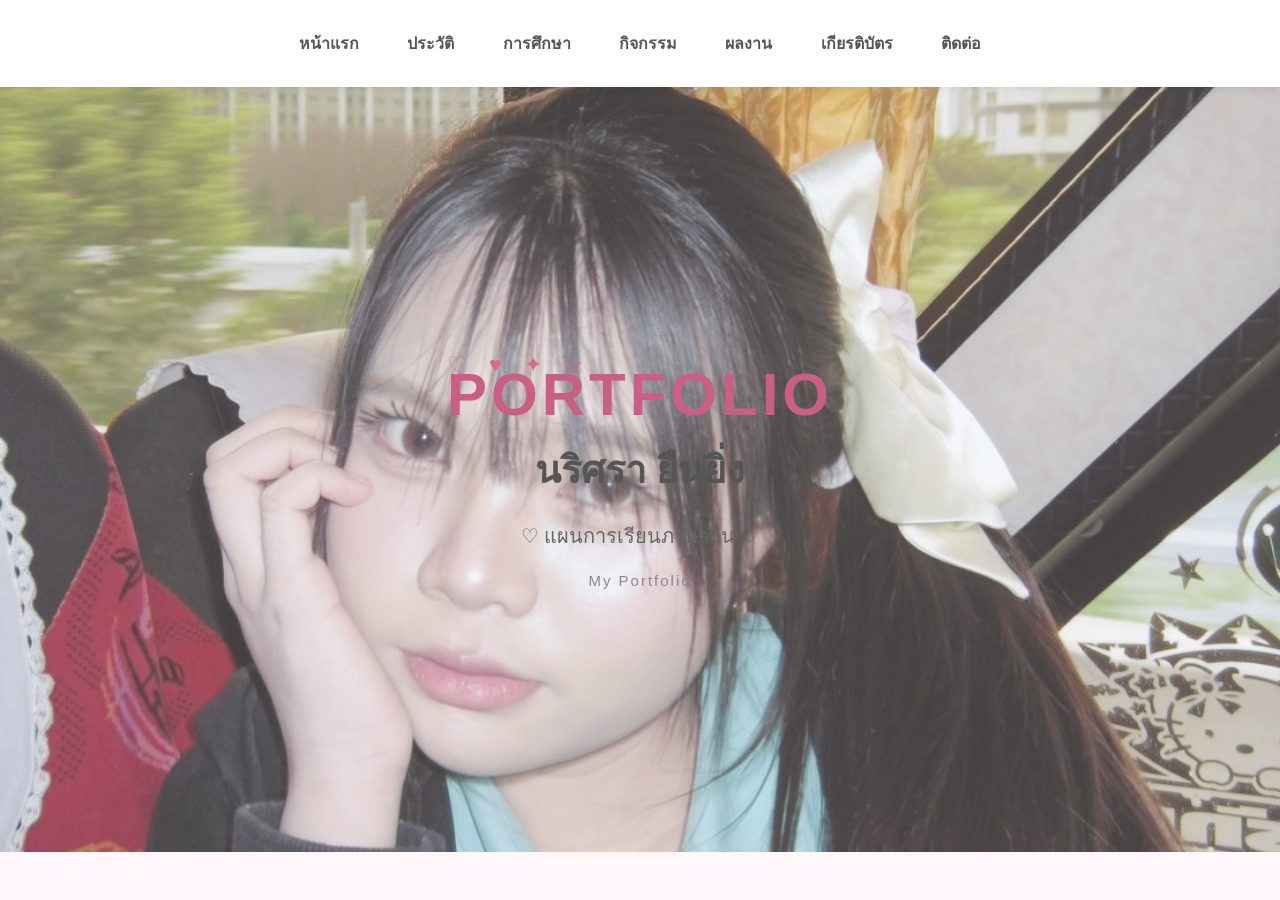
==== index.html @ f792d780 "Update index.html" ====
<!DOCTYPE html>
<html lang="th">
<head>
    <meta charset="UTF-8">
    <meta name="viewport" content="width=device-width, initial-scale=1.0">
    <title>Portfolio | นริศรา ยืนยิ่ง</title>
    <link rel="stylesheet" href="style.css">
</head>

<body>

<nav>
    <a href="index.html">หน้าแรก</a>
    <a href="about.html">ประวัติ</a>
    <a href="education.html">การศึกษา</a>
    <a href="activities.html">กิจกรรม</a>
    <a href="projects.html">ผลงาน</a>
    <a href="certificates.html">เกียรติบัตร</a>
    <a href="contact.html">ติดต่อ</a>
</nav>

<section class="hero">

    <!-- รูป COVER -->
    <img src="cover.png" alt="Cover Portfolio" class="cover-image">

    <!-- ข้อความบน Cover -->
    <div class="cover-content">
        <div class="decor">♡　♥　✦　☆</div>

        <h1>PORTFOLIO</h1>

        <h2>นริศรา ยืนยิ่ง</h2>

        <p>♡ แผนการเรียนภาษาจีน ♡</p>

        <div class="small-text">
            My Portfolio
        </div>
    </div>

</section>

</body>
</html>
---- style.css ----
* {
    box-sizing: border-box;
}

body {
    margin: 0;
    font-family: Arial, "Tahoma", sans-serif;
    background: #fff7fa;
    color: #444;
}

/* เมนู */
nav {
    background: white;
    padding: 18px 10px;
    text-align: center;
    box-shadow: 0 2px 10px rgba(0,0,0,0.08);
    position: sticky;
    top: 0;
    z-index: 100;
}

nav a {
    display: inline-block;
    text-decoration: none;
    color: #555;
    margin: 5px 10px;
    padding: 8px 12px;
    border-radius: 20px;
    font-weight: bold;
    transition: 0.3s;
}

nav a:hover {
    background: #f7c9d8;
    color: white;
}

/* หน้าแรก */
.hero {
    min-height: 80vh;
    display: flex;
    flex-direction: column;
    justify-content: center;
    align-items: center;
    text-align: center;
    padding: 40px 20px;
    background: linear-gradient(135deg, #fff0f5, #fce1eb);
}

.hero h1 {
    font-size: 60px;
    margin: 0;
    color: #d66b91;
    letter-spacing: 3px;
}

.hero h2 {
    font-size: 38px;
    margin: 15px 0;
    color: #555;
}

.hero p {
    font-size: 22px;
    color: #777;
}

/* เนื้อหาทุกหน้า */
.content {
    max-width: 1000px;
    margin: auto;
    padding: 60px 25px;
}

.content h1 {
    text-align: center;
    font-size: 42px;
    color: #d66b91;
    margin-bottom: 40px;
}

.content h2 {
    color: #c85f84;
}

/* กล่องข้อมูล */
.card {
    background: white;
    padding: 25px;
    margin-bottom: 25px;
    border-radius: 20px;
    box-shadow: 0 5px 20px rgba(0,0,0,0.08);
    border: 1px solid #f5d9e2;
}

.card p {
    line-height: 1.8;
    font-size: 17px;
}

/* มือถือ */
@media (max-width: 700px) {

    nav a {
        margin: 3px;
        padding: 7px 8px;
        font-size: 14px;
    }

    .hero h1 {
        font-size: 42px;
    }

    .hero h2 {
        font-size: 30px;
    }

    .content h1 {
        font-size: 34px;
    }
}
.activity-card {
    background: white;
    padding: 25px;
    border-radius: 15px;
    margin-top: 20px;
    box-shadow: 0 4px 12px rgba(0,0,0,0.08);
}

.activity-gallery {
    display: grid;
    grid-template-columns: repeat(2, 1fr);
    gap: 20px;
    margin-top: 25px;
}

.activity-gallery div {
    text-align: center;
}

.activity-gallery img {
    width: 100%;
    height: 280px;
    object-fit: cover;
    border-radius: 12px;
}

.activity-gallery p {
    font-size: 16px;
    margin-top: 8px;
}

@media (max-width: 700px) {
    .activity-gallery {
        grid-template-columns: 1fr;
    }
}
.activity-card {
    background: white;
    padding: 30px;
    margin: 30px 0;
    border-radius: 20px;
    box-shadow: 0 4px 15px rgba(0,0,0,0.08);
}

.activity-card h2 {
    margin-bottom: 15px;
}

.activity-card h3 {
    margin-top: 25px;
}

.certificate {
    width: 70%;
    max-width: 600px;
    display: block;
    margin: 15px auto;
    border-radius: 12px;
}

.activity-gallery {
    display: grid;
    grid-template-columns: repeat(2, 1fr);
    gap: 20px;
    margin-top: 15px;
}

.activity-gallery img {
    width: 100%;
    height: 280px;
    object-fit: cover;
    border-radius: 15px;
}

@media (max-width: 700px) {
    .activity-gallery {
        grid-template-columns: 1fr;
    }

    .certificate {
        width: 100%;
    }
}
.cover-photo {
    width: 180px;
    height: 180px;
    object-fit: cover;
    border-radius: 50%;
    display: block;
    margin: 0 auto 20px;
}
/* ===== หน้าปก Portfolio ===== */

.hero {
    position: relative;
    overflow: hidden;
    min-height: 85vh;
    background: linear-gradient(135deg, #fff7fa, #ffeaf2);
}

.cover-photo {
    width: 150px;
    height: 150px;
    object-fit: cover;
    border-radius: 50%;
    display: block;
    margin: 0 auto 25px;
    border: 6px solid white;
    box-shadow: 0 5px 20px rgba(214,107,145,0.25);
}

.hero h1 {
    font-size: 58px;
    color: #d66b91;
    letter-spacing: 4px;
    margin: 10px 0;
}

.hero h2 {
    font-size: 38px;
    color: #555;
    margin: 10px 0;
}

.hero p {
    font-size: 20px;
    color: #777;
}

.small-text {
    margin-top: 20px;
    color: #c97996;
    font-size: 14px;
    letter-spacing: 2px;
}

/* ของตกแต่ง */
.decor {
    position: absolute;
    color: #e58ba8;
    font-size: 35px;
}

.heart1 {
    top: 15%;
    left: 12%;
}

.heart2 {
    top: 25%;
    right: 15%;
}

.star1 {
    top: 40%;
    left: 8%;
    font-size: 30px;
}

.star2 {
    bottom: 20%;
    right: 12%;
    font-size: 40px;
}

.bow {
    top: 10%;
    right: 8%;
    font-size: 45px;
}

@media (max-width: 700px) {

    .cover-photo {
        width: 120px;
        height: 120px;
    }

    .hero h1 {
        font-size: 40px;
    }

    .hero h2 {
        font-size: 30px;
    }

    .hero p {
        font-size: 17px;
    }

    .decor {
        font-size: 25px;
    }
}
/* COVER หน้าปก */
.hero {
    position: relative;
    min-height: 85vh;
    display: flex;
    justify-content: center;
    align-items: center;
    overflow: hidden;
    text-align: center;
}

/* รูป Cover เต็มพื้นที่ */
.cover-image {
    position: absolute;
    width: 100%;
    height: 100%;
    object-fit: cover;
    top: 0;
    left: 0;
    z-index: 0;
}

/* ทำพื้นหลังจางนิด ๆ ให้ตัวหนังสืออ่านง่าย */
.hero::after {
    content: "";
    position: absolute;
    inset: 0;
    background: rgba(255, 240, 245, 0.25);
    z-index: 1;
}

/* ข้อความอยู่ด้านบนรูป */
.cover-content {
    position: relative;
    z-index: 2;
}

/* ตกแต่ง */
.decor {
    font-size: 22px;
    color: #d66b91;
    margin-bottom: 10px;
}

.hero h1 {
    font-size: 60px;
    color: #c85f84;
    margin: 10px 0;
    letter-spacing: 4px;
}

.hero h2 {
    font-size: 38px;
    color: #555;
    margin: 10px 0;
}

.hero p {
    font-size: 20px;
    color: #666;
}

.small-text {
    margin-top: 15px;
    color: #888;
    font-size: 15px;
}

@media (max-width: 700px) {
    .hero h1 {
        font-size: 42px;
    }

    .hero h2 {
        font-size: 30px;
    }
}
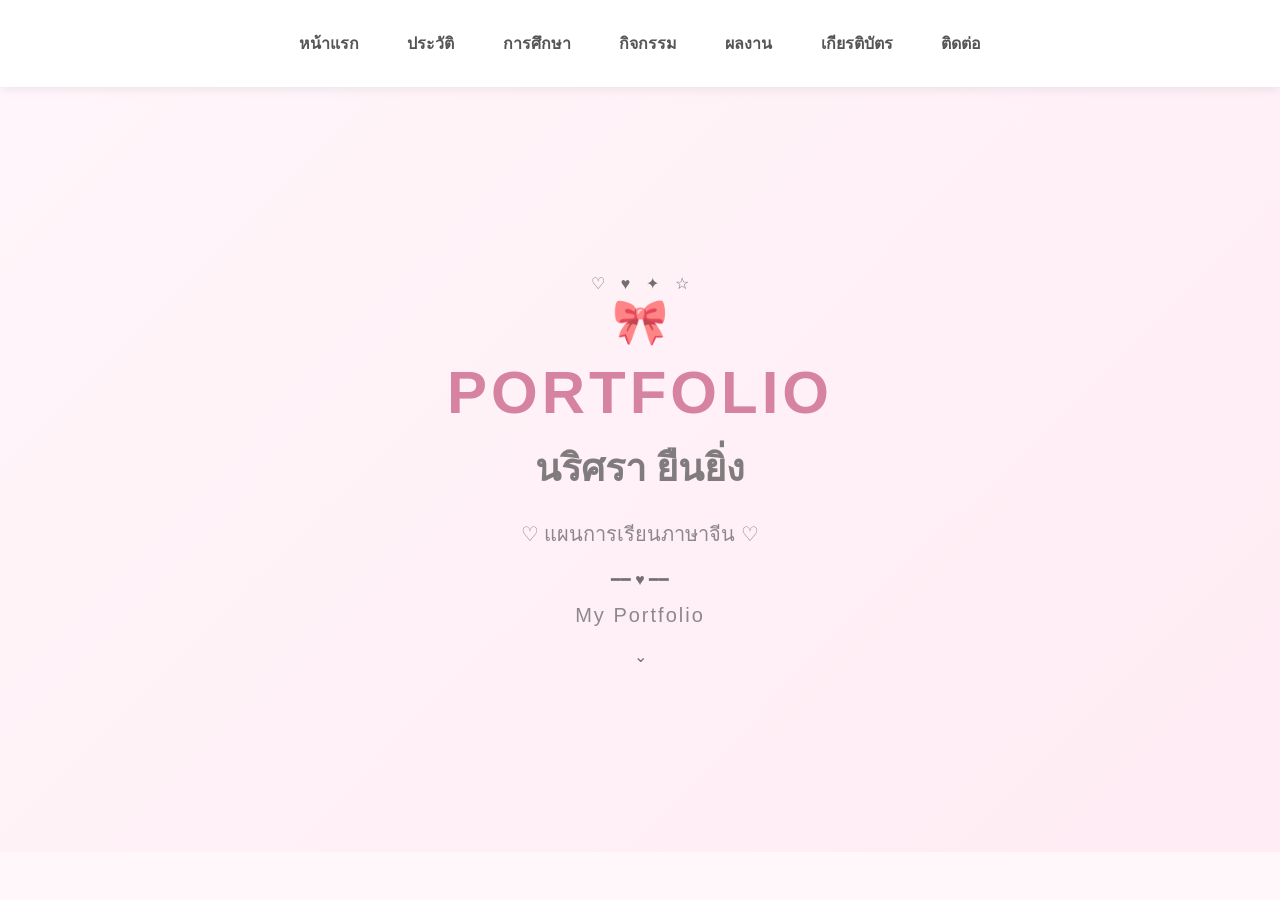
==== commit f9288305: "Update index.html" ====
--- a/index.html
+++ b/index.html
@@ -21,23 +21,31 @@
 
 <section class="hero">
 
-    <!-- รูป COVER -->
-    <img src="cover.png" alt="Cover Portfolio" class="cover-image">
+    <div class="cover-overlay"></div>
 
-    <!-- ข้อความบน Cover -->
-    <div class="cover-content">
-        <div class="decor">♡　♥　✦　☆</div>
+    <div class="decorations">
+        ♡　♥　✦　☆
+    </div>
+
+    <div class="hero-content">
+
+        <div class="bow">🎀</div>
 
         <h1>PORTFOLIO</h1>
 
         <h2>นริศรา ยืนยิ่ง</h2>
 
-        <p>♡ แผนการเรียนภาษาจีน ♡</p>
+        <div class="name-line"></div>
 
-        <div class="small-text">
-            My Portfolio
-        </div>
+        <p class="study">♡ แผนการเรียนภาษาจีน ♡</p>
+
+        <div class="heart-line">━━ ♥ ━━</div>
+
+        <p class="small-text">My Portfolio</p>
+
     </div>
+
+    <div class="scroll">⌄</div>
 
 </section>
 
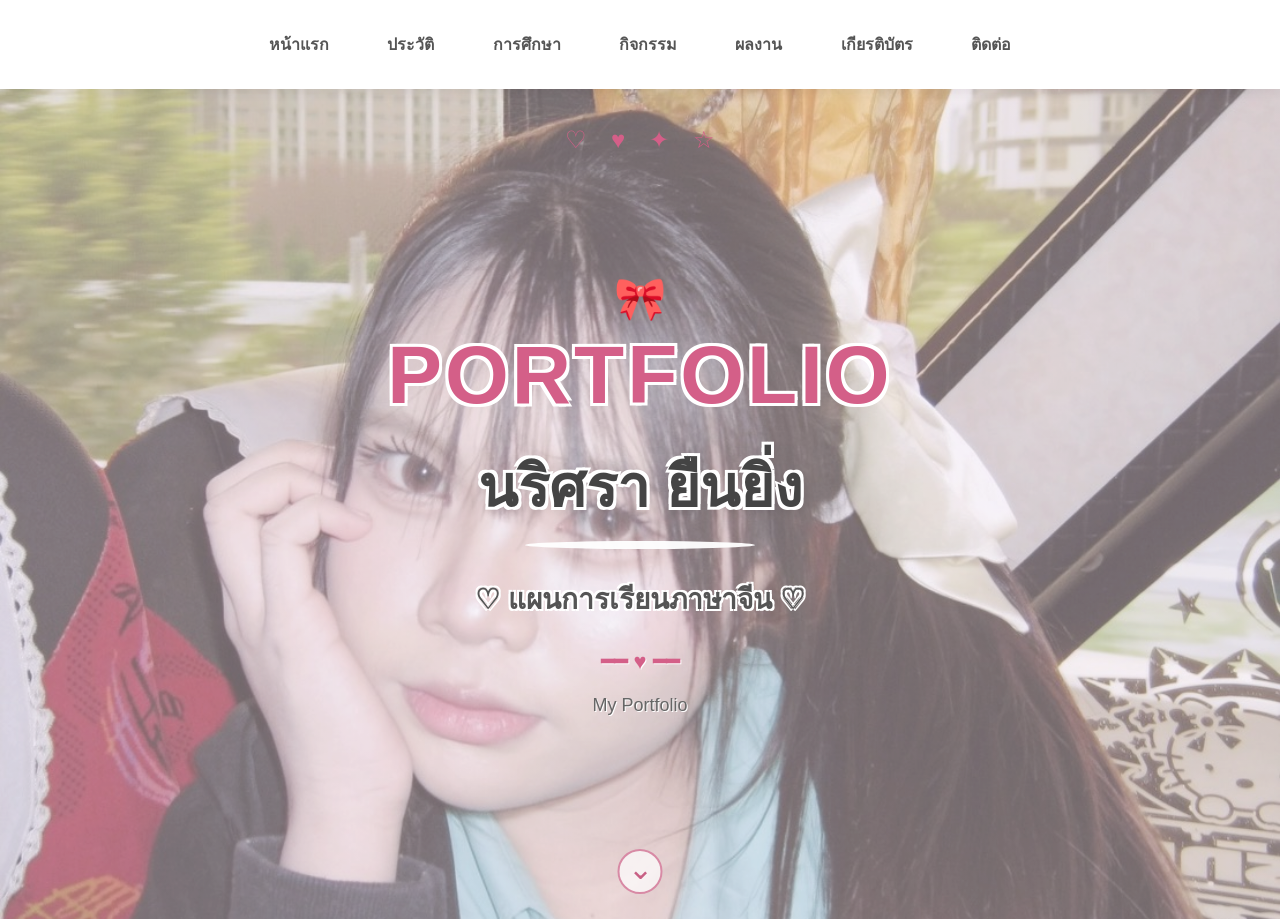
==== commit 06b36d34: "Update index.html" ====
--- a/index.html
+++ b/index.html
@@ -1,51 +1,88 @@
 <!DOCTYPE html>
 <html lang="th">
+
 <head>
     <meta charset="UTF-8">
-    <meta name="viewport" content="width=device-width, initial-scale=1.0">
+
+    <meta name="viewport"
+          content="width=device-width, initial-scale=1.0">
+
     <title>Portfolio | นริศรา ยืนยิ่ง</title>
+
     <link rel="stylesheet" href="style.css">
 </head>
 
 <body>
 
 <nav>
+
     <a href="index.html">หน้าแรก</a>
+
     <a href="about.html">ประวัติ</a>
+
     <a href="education.html">การศึกษา</a>
+
     <a href="activities.html">กิจกรรม</a>
+
     <a href="projects.html">ผลงาน</a>
+
     <a href="certificates.html">เกียรติบัตร</a>
+
     <a href="contact.html">ติดต่อ</a>
+
 </nav>
+
 
 <section class="hero">
 
     <div class="cover-overlay"></div>
 
+
     <div class="decorations">
         ♡　♥　✦　☆
     </div>
 
+
     <div class="hero-content">
 
-        <div class="bow">🎀</div>
+        <div class="bow">
+            🎀
+        </div>
 
-        <h1>PORTFOLIO</h1>
 
-        <h2>นริศรา ยืนยิ่ง</h2>
+        <h1>
+            PORTFOLIO
+        </h1>
+
+
+        <h2>
+            นริศรา ยืนยิ่ง
+        </h2>
+
 
         <div class="name-line"></div>
 
-        <p class="study">♡ แผนการเรียนภาษาจีน ♡</p>
 
-        <div class="heart-line">━━ ♥ ━━</div>
+        <p class="study">
+            ♡ แผนการเรียนภาษาจีน ♡
+        </p>
 
-        <p class="small-text">My Portfolio</p>
+
+        <div class="heart-line">
+            ━━ ♥ ━━
+        </div>
+
+
+        <p class="small-text">
+            My Portfolio
+        </p>
 
     </div>
 
-    <div class="scroll">⌄</div>
+
+    <div class="scroll">
+        ⌄
+    </div>
 
 </section>
 
--- a/style.css
+++ b/style.css
@@ -5,16 +5,19 @@
 body {
     margin: 0;
     font-family: Arial, "Tahoma", sans-serif;
-    background: #fff7fa;
-    color: #444;
-}
-
-/* เมนู */
+    color: #555;
+}
+
+/* =========================
+   เมนูด้านบน
+========================= */
+
 nav {
-    background: white;
+    background: rgba(255, 255, 255, 0.97);
     padding: 18px 10px;
     text-align: center;
-    box-shadow: 0 2px 10px rgba(0,0,0,0.08);
+    box-shadow: 0 2px 12px rgba(0, 0, 0, 0.08);
+
     position: sticky;
     top: 0;
     z-index: 100;
@@ -24,370 +27,330 @@
     display: inline-block;
     text-decoration: none;
     color: #555;
-    margin: 5px 10px;
-    padding: 8px 12px;
-    border-radius: 20px;
+
+    margin: 5px 12px;
+    padding: 9px 15px;
+
+    border-radius: 25px;
+
     font-weight: bold;
     transition: 0.3s;
 }
 
 nav a:hover {
-    background: #f7c9d8;
+    background: #f5b8cc;
     color: white;
 }
 
-/* หน้าแรก */
+
+/* =========================
+   หน้าปก Portfolio
+========================= */
+
 .hero {
-    min-height: 80vh;
-    display: flex;
-    flex-direction: column;
-    justify-content: center;
-    align-items: center;
-    text-align: center;
-    padding: 40px 20px;
-    background: linear-gradient(135deg, #fff0f5, #fce1eb);
-}
-
-.hero h1 {
-    font-size: 60px;
-    margin: 0;
-    color: #d66b91;
-    letter-spacing: 3px;
-}
-
-.hero h2 {
-    font-size: 38px;
-    margin: 15px 0;
-    color: #555;
-}
-
-.hero p {
-    font-size: 22px;
-    color: #777;
-}
-
-/* เนื้อหาทุกหน้า */
-.content {
-    max-width: 1000px;
-    margin: auto;
-    padding: 60px 25px;
-}
-
-.content h1 {
-    text-align: center;
-    font-size: 42px;
-    color: #d66b91;
-    margin-bottom: 40px;
-}
-
-.content h2 {
-    color: #c85f84;
-}
-
-/* กล่องข้อมูล */
-.card {
-    background: white;
-    padding: 25px;
-    margin-bottom: 25px;
-    border-radius: 20px;
-    box-shadow: 0 5px 20px rgba(0,0,0,0.08);
-    border: 1px solid #f5d9e2;
-}
-
-.card p {
-    line-height: 1.8;
-    font-size: 17px;
-}
-
-/* มือถือ */
-@media (max-width: 700px) {
-
-    nav a {
-        margin: 3px;
-        padding: 7px 8px;
-        font-size: 14px;
-    }
-
-    .hero h1 {
-        font-size: 42px;
-    }
-
-    .hero h2 {
-        font-size: 30px;
-    }
-
-    .content h1 {
-        font-size: 34px;
-    }
-}
-.activity-card {
-    background: white;
-    padding: 25px;
-    border-radius: 15px;
-    margin-top: 20px;
-    box-shadow: 0 4px 12px rgba(0,0,0,0.08);
-}
-
-.activity-gallery {
-    display: grid;
-    grid-template-columns: repeat(2, 1fr);
-    gap: 20px;
-    margin-top: 25px;
-}
-
-.activity-gallery div {
-    text-align: center;
-}
-
-.activity-gallery img {
-    width: 100%;
-    height: 280px;
-    object-fit: cover;
-    border-radius: 12px;
-}
-
-.activity-gallery p {
-    font-size: 16px;
-    margin-top: 8px;
-}
-
-@media (max-width: 700px) {
-    .activity-gallery {
-        grid-template-columns: 1fr;
-    }
-}
-.activity-card {
-    background: white;
-    padding: 30px;
-    margin: 30px 0;
-    border-radius: 20px;
-    box-shadow: 0 4px 15px rgba(0,0,0,0.08);
-}
-
-.activity-card h2 {
-    margin-bottom: 15px;
-}
-
-.activity-card h3 {
-    margin-top: 25px;
-}
-
-.certificate {
-    width: 70%;
-    max-width: 600px;
-    display: block;
-    margin: 15px auto;
-    border-radius: 12px;
-}
-
-.activity-gallery {
-    display: grid;
-    grid-template-columns: repeat(2, 1fr);
-    gap: 20px;
-    margin-top: 15px;
-}
-
-.activity-gallery img {
-    width: 100%;
-    height: 280px;
-    object-fit: cover;
-    border-radius: 15px;
-}
-
-@media (max-width: 700px) {
-    .activity-gallery {
-        grid-template-columns: 1fr;
-    }
-
-    .certificate {
-        width: 100%;
-    }
-}
-.cover-photo {
-    width: 180px;
-    height: 180px;
-    object-fit: cover;
-    border-radius: 50%;
-    display: block;
-    margin: 0 auto 20px;
-}
-/* ===== หน้าปก Portfolio ===== */
-
-.hero {
+    min-height: calc(100vh - 70px);
+
     position: relative;
     overflow: hidden;
-    min-height: 85vh;
-    background: linear-gradient(135deg, #fff7fa, #ffeaf2);
-}
-
-.cover-photo {
-    width: 150px;
-    height: 150px;
-    object-fit: cover;
-    border-radius: 50%;
-    display: block;
-    margin: 0 auto 25px;
-    border: 6px solid white;
-    box-shadow: 0 5px 20px rgba(214,107,145,0.25);
-}
-
-.hero h1 {
-    font-size: 58px;
-    color: #d66b91;
-    letter-spacing: 4px;
-    margin: 10px 0;
-}
-
-.hero h2 {
-    font-size: 38px;
-    color: #555;
-    margin: 10px 0;
-}
-
-.hero p {
-    font-size: 20px;
-    color: #777;
-}
-
-.small-text {
-    margin-top: 20px;
-    color: #c97996;
-    font-size: 14px;
-    letter-spacing: 2px;
-}
-
-/* ของตกแต่ง */
-.decor {
-    position: absolute;
-    color: #e58ba8;
-    font-size: 35px;
-}
-
-.heart1 {
-    top: 15%;
-    left: 12%;
-}
-
-.heart2 {
-    top: 25%;
-    right: 15%;
-}
-
-.star1 {
-    top: 40%;
-    left: 8%;
-    font-size: 30px;
-}
-
-.star2 {
-    bottom: 20%;
-    right: 12%;
-    font-size: 40px;
-}
-
-.bow {
-    top: 10%;
-    right: 8%;
-    font-size: 45px;
-}
-
-@media (max-width: 700px) {
-
-    .cover-photo {
-        width: 120px;
-        height: 120px;
-    }
-
-    .hero h1 {
-        font-size: 40px;
-    }
-
-    .hero h2 {
-        font-size: 30px;
-    }
-
-    .hero p {
-        font-size: 17px;
-    }
-
-    .decor {
-        font-size: 25px;
-    }
-}
-/* COVER หน้าปก */
-.hero {
-    position: relative;
-    min-height: 85vh;
+
     display: flex;
     justify-content: center;
     align-items: center;
-    overflow: hidden;
+
     text-align: center;
-}
-
-/* รูป Cover เต็มพื้นที่ */
-.cover-image {
-    position: absolute;
-    width: 100%;
-    height: 100%;
-    object-fit: cover;
-    top: 0;
-    left: 0;
-    z-index: 0;
-}
-
-/* ทำพื้นหลังจางนิด ๆ ให้ตัวหนังสืออ่านง่าย */
-.hero::after {
-    content: "";
+
+    background-image:
+        linear-gradient(
+            rgba(255, 230, 240, 0.30),
+            rgba(255, 230, 240, 0.30)
+        ),
+        url("cover.png");
+
+    background-size: cover;
+    background-position: center;
+}
+
+
+/* ชั้นสีอ่อนบนรูป */
+
+.cover-overlay {
     position: absolute;
     inset: 0;
-    background: rgba(255, 240, 245, 0.25);
+
+    background: rgba(255, 235, 243, 0.20);
+
     z-index: 1;
 }
 
-/* ข้อความอยู่ด้านบนรูป */
-.cover-content {
+
+/* เนื้อหาตรงกลาง */
+
+.hero-content {
     position: relative;
-    z-index: 2;
-}
-
-/* ตกแต่ง */
-.decor {
+    z-index: 3;
+
+    padding: 40px 25px;
+}
+
+
+/* =========================
+   ของตกแต่ง
+========================= */
+
+.bow {
+    font-size: 42px;
+    margin-bottom: 5px;
+}
+
+.decorations {
+    position: absolute;
+
+    top: 35px;
+    left: 50%;
+
+    transform: translateX(-50%);
+
+    font-size: 24px;
+
+    color: #d45f88;
+
+    z-index: 3;
+}
+
+
+/* =========================
+   PORTFOLIO
+========================= */
+
+.hero h1 {
+    margin: 0;
+
+    font-size: clamp(45px, 7vw, 82px);
+
+    font-weight: 800;
+
+    letter-spacing: 3px;
+
+    color: #d45f88;
+
+    /* ขอบขาว ทำให้ตัวหนังสืออ่านง่าย */
+    text-shadow:
+        3px 3px 0 white,
+        -3px -3px 0 white,
+        3px -3px 0 white,
+        -3px 3px 0 white;
+}
+
+
+/* =========================
+   ชื่อ นริศรา ยืนยิ่ง
+========================= */
+
+.hero h2 {
+    margin: 18px 0 5px;
+
+    font-size: clamp(32px, 5vw, 58px);
+
+    font-weight: 800;
+
+    color: #444;
+
+    /* ทำให้ชื่อเด่นมากขึ้น */
+    text-shadow:
+        3px 3px 0 white,
+        -3px -3px 0 white,
+        3px -3px 0 white,
+        -3px 3px 0 white,
+        0 4px 10px rgba(0, 0, 0, 0.15);
+}
+
+
+/* เส้นตกแต่งใต้ชื่อ */
+
+.name-line {
+    width: 230px;
+    height: 8px;
+
+    margin: 8px auto 20px;
+
+    background: white;
+
+    border-radius: 50%;
+
+    opacity: 0.95;
+}
+
+
+/* =========================
+   แผนการเรียน
+========================= */
+
+.study {
+    font-size: clamp(18px, 3vw, 28px);
+
+    font-weight: bold;
+
+    color: #555;
+
+    text-shadow:
+        2px 2px 0 white,
+        -2px -2px 0 white,
+        2px -2px 0 white,
+        -2px 2px 0 white;
+}
+
+
+/* =========================
+   หัวใจ
+========================= */
+
+.heart-line {
+    margin: 20px 0;
+
+    color: #d45f88;
+
     font-size: 22px;
+
+    font-weight: bold;
+
+    text-shadow: 1px 1px white;
+}
+
+
+/* My Portfolio */
+
+.small-text {
+    font-size: 18px;
+
+    color: #666;
+
+    text-shadow:
+        1px 1px 0 white;
+}
+
+
+/* =========================
+   ปุ่มลูกศรด้านล่าง
+========================= */
+
+.scroll {
+    position: absolute;
+
+    bottom: 25px;
+    left: 50%;
+
+    transform: translateX(-50%);
+
+    width: 45px;
+    height: 45px;
+
+    border: 2px solid #d88aa5;
+
+    border-radius: 50%;
+
+    color: #c85f84;
+
+    font-size: 30px;
+
+    line-height: 35px;
+
+    background: rgba(255, 255, 255, 0.70);
+
+    z-index: 3;
+}
+
+
+/* =========================
+   หน้าอื่น ๆ
+========================= */
+
+.content {
+    max-width: 1000px;
+
+    margin: auto;
+
+    padding: 60px 25px;
+}
+
+.content h1 {
+    text-align: center;
+
+    font-size: 42px;
+
     color: #d66b91;
-    margin-bottom: 10px;
-}
-
-.hero h1 {
-    font-size: 60px;
+
+    margin-bottom: 40px;
+}
+
+.content h2 {
     color: #c85f84;
-    margin: 10px 0;
-    letter-spacing: 4px;
-}
-
-.hero h2 {
-    font-size: 38px;
-    color: #555;
-    margin: 10px 0;
-}
-
-.hero p {
-    font-size: 20px;
-    color: #666;
-}
-
-.small-text {
-    margin-top: 15px;
-    color: #888;
-    font-size: 15px;
-}
+}
+
+.card {
+    background: white;
+
+    padding: 25px;
+
+    margin-bottom: 25px;
+
+    border-radius: 20px;
+
+    box-shadow:
+        0 5px 20px rgba(0, 0, 0, 0.08);
+
+    border: 1px solid #f5d9e2;
+}
+
+.card p {
+    line-height: 1.8;
+
+    font-size: 17px;
+}
+
+
+/* =========================
+   มือถือ
+========================= */
 
 @media (max-width: 700px) {
-    .hero h1 {
-        font-size: 42px;
-    }
-
-    .hero h2 {
-        font-size: 30px;
-    }
-}
+
+    nav {
+        padding: 12px 5px;
+    }
+
+    nav a {
+        margin: 3px;
+
+        padding: 7px 9px;
+
+        font-size: 13px;
+    }
+
+    .hero {
+        min-height: calc(100vh - 60px);
+
+        background-position: center;
+    }
+
+    .decorations {
+        top: 20px;
+
+        font-size: 18px;
+    }
+
+    .hero-content {
+        padding: 20px;
+    }
+
+    .bow {
+        font-size: 32px;
+    }
+
+    .name-line {
+        width: 180px;
+    }
+
+    .content h1 {
+        font-size: 34px;
+    }
+}
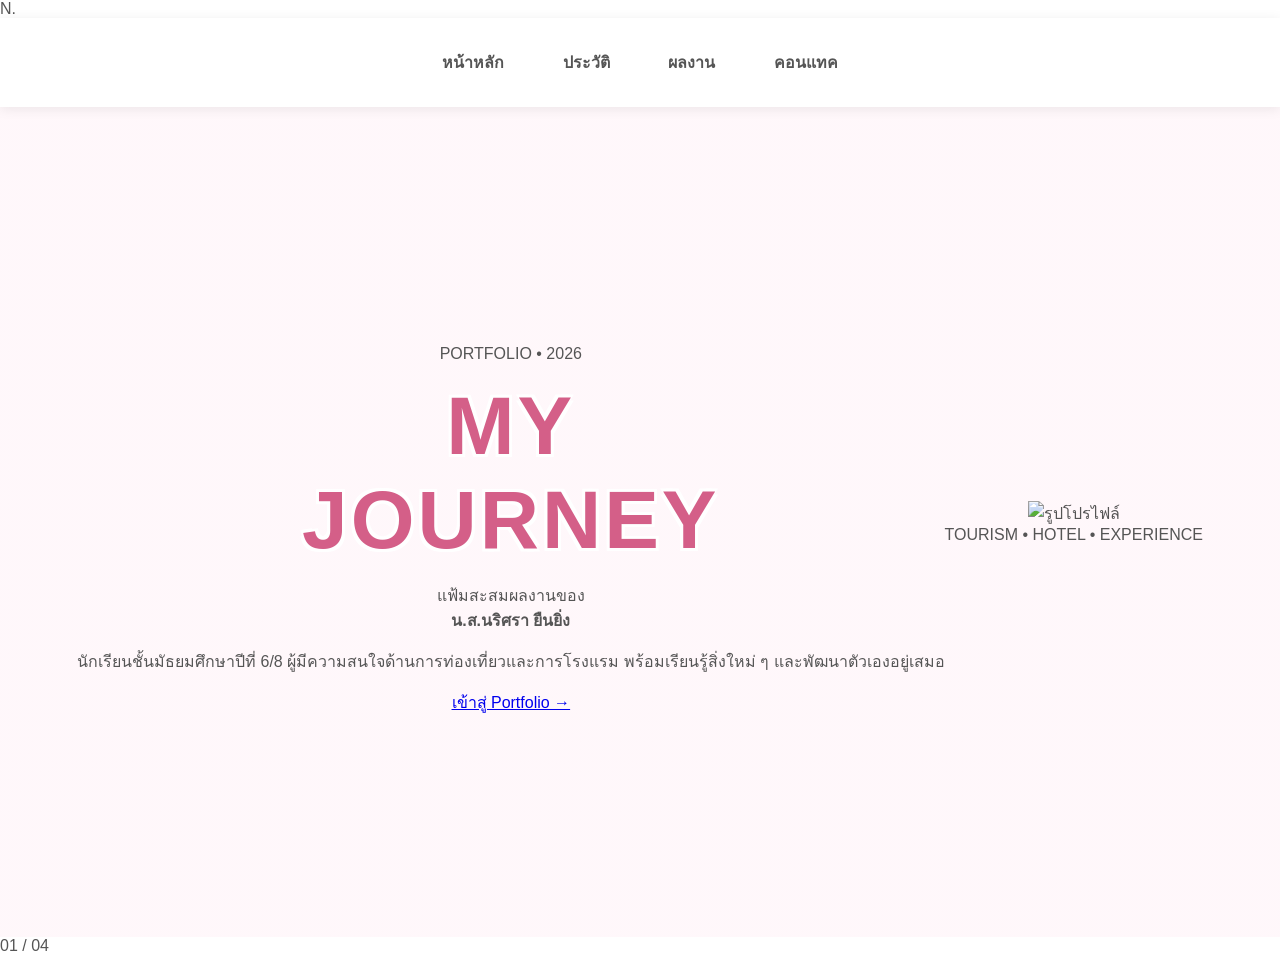
==== commit fe2198e1: "Update index.html" ====
--- a/index.html
+++ b/index.html
@@ -1,90 +1,66 @@
 <!DOCTYPE html>
 <html lang="th">
-
 <head>
     <meta charset="UTF-8">
-
-    <meta name="viewport"
-          content="width=device-width, initial-scale=1.0">
-
-    <title>Portfolio | นริศรา ยืนยิ่ง</title>
-
+    <meta name="viewport" content="width=device-width, initial-scale=1.0">
+    <title>Portfolio | น.ส.นริศรา ยืนยิ่ง</title>
     <link rel="stylesheet" href="style.css">
 </head>
 
 <body>
 
-<nav>
+<header>
+    <div class="logo">N.</div>
 
-    <a href="index.html">หน้าแรก</a>
+    <nav>
+        <a href="index.html" class="active">หน้าหลัก</a>
+        <a href="profile.html">ประวัติ</a>
+        <a href="works.html">ผลงาน</a>
+        <a href="contact.html">คอนแทค</a>
+    </nav>
+</header>
 
-    <a href="about.html">ประวัติ</a>
+<main class="hero">
 
-    <a href="education.html">การศึกษา</a>
+    <div class="hero-text">
+        <p class="small-title">PORTFOLIO • 2026</p>
 
-    <a href="activities.html">กิจกรรม</a>
+        <h1>
+            MY<br>
+            <span>JOURNEY</span>
+        </h1>
 
-    <a href="projects.html">ผลงาน</a>
+        <p class="hero-sub">
+            แฟ้มสะสมผลงานของ<br>
+            <strong>น.ส.นริศรา ยืนยิ่ง</strong>
+        </p>
 
-    <a href="certificates.html">เกียรติบัตร</a>
+        <p class="description">
+            นักเรียนชั้นมัธยมศึกษาปีที่ 6/8
+            ผู้มีความสนใจด้านการท่องเที่ยวและการโรงแรม
+            พร้อมเรียนรู้สิ่งใหม่ ๆ และพัฒนาตัวเองอยู่เสมอ
+        </p>
 
-    <a href="contact.html">ติดต่อ</a>
-
-</nav>
-
-
-<section class="hero">
-
-    <div class="cover-overlay"></div>
-
-
-    <div class="decorations">
-        ♡　♥　✦　☆
+        <a href="profile.html" class="main-button">
+            เข้าสู่ Portfolio →
+        </a>
     </div>
 
+    <div class="hero-image">
+        <div class="circle"></div>
 
-    <div class="hero-content">
+        <img src="images/profile.jpg" alt="รูปโปรไฟล์">
 
-        <div class="bow">
-            🎀
+        <div class="vertical-text">
+            TOURISM • HOTEL • EXPERIENCE
         </div>
-
-
-        <h1>
-            PORTFOLIO
-        </h1>
-
-
-        <h2>
-            นริศรา ยืนยิ่ง
-        </h2>
-
-
-        <div class="name-line"></div>
-
-
-        <p class="study">
-            ♡ แผนการเรียนภาษาจีน ♡
-        </p>
-
-
-        <div class="heart-line">
-            ━━ ♥ ━━
-        </div>
-
-
-        <p class="small-text">
-            My Portfolio
-        </p>
-
     </div>
 
+</main>
 
-    <div class="scroll">
-        ⌄
-    </div>
-
-</section>
+<div class="page-number">
+    01 <span>/</span> 04
+</div>
 
 </body>
 </html>
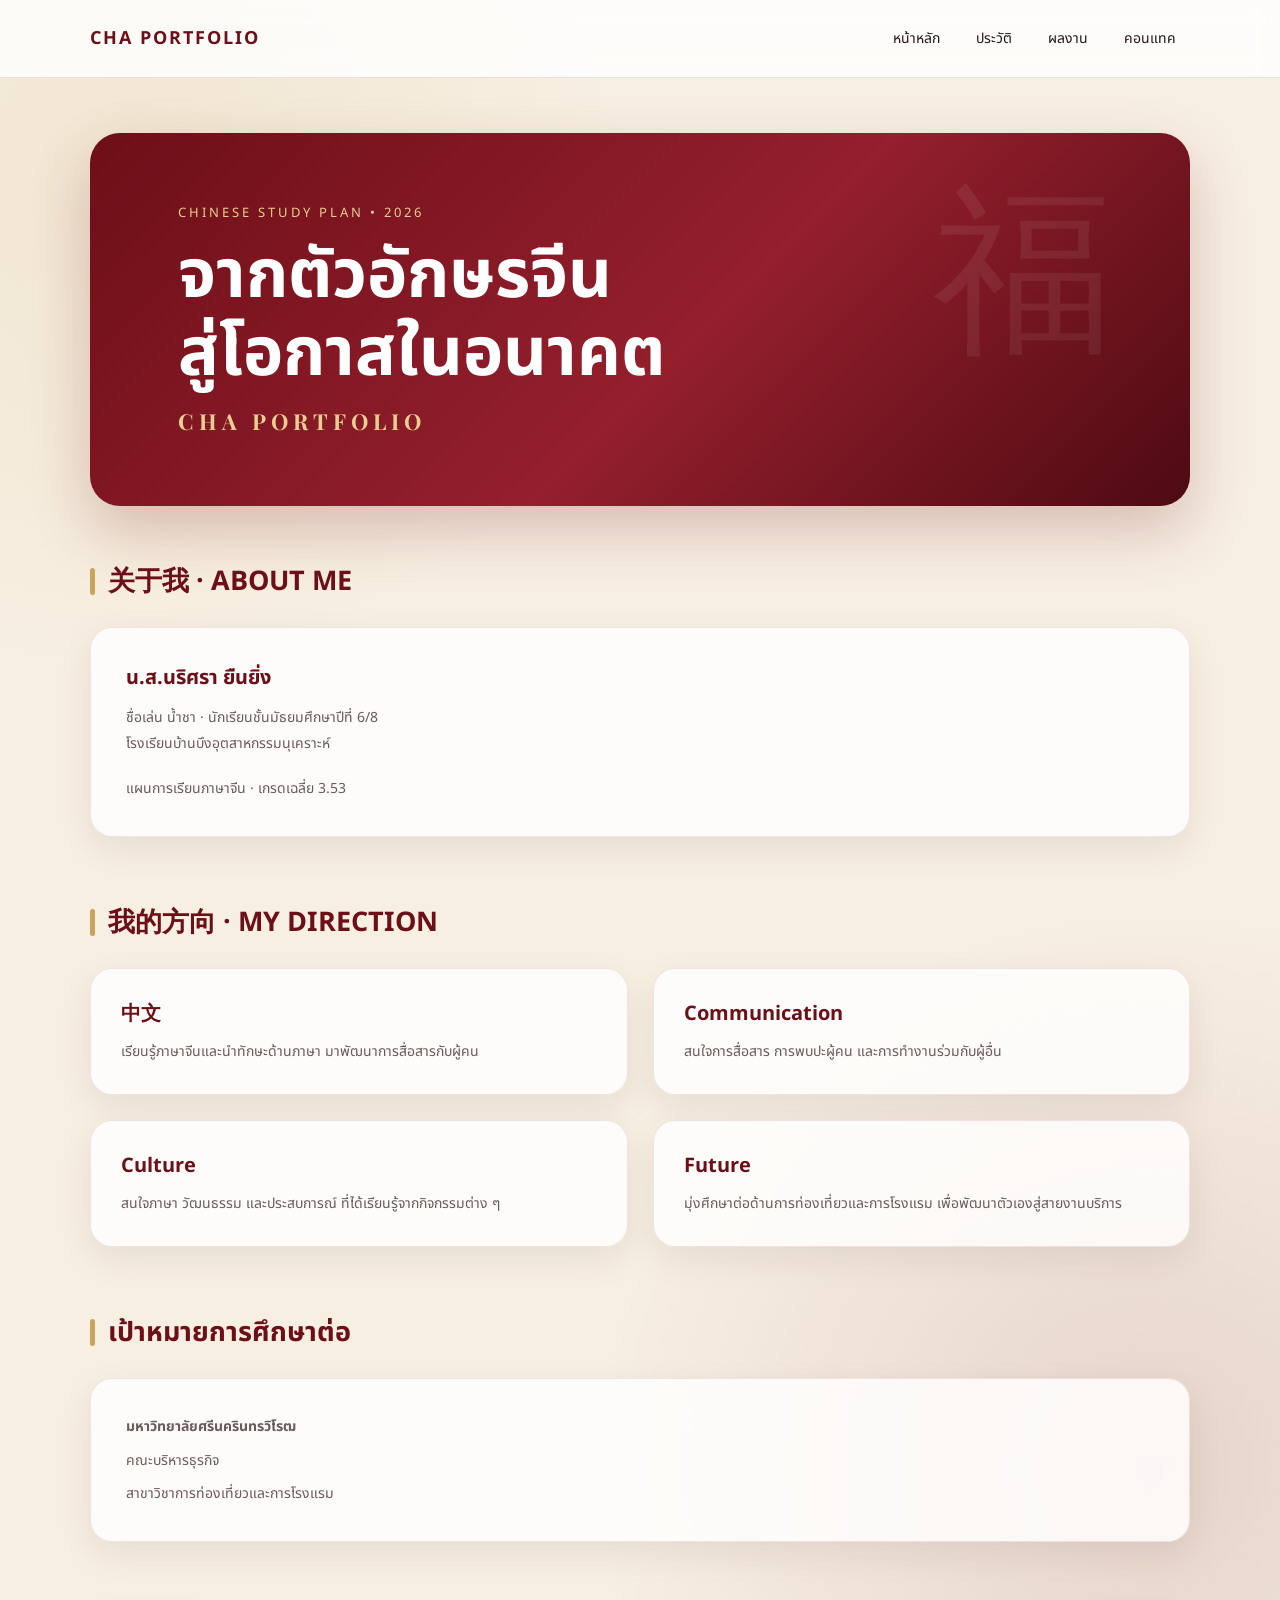
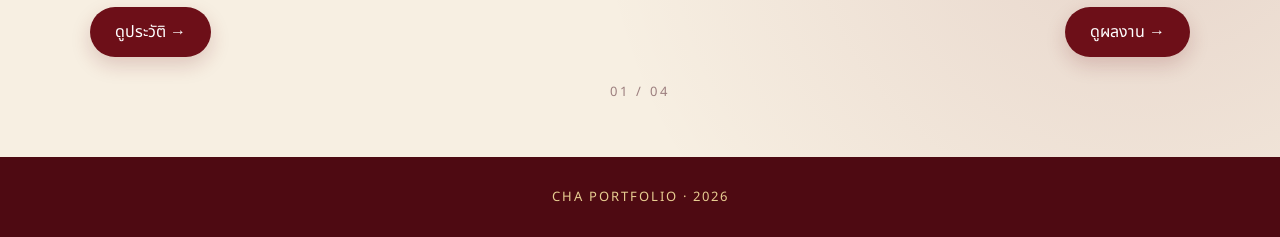
==== commit d497f21e: "Update index.html" ====
--- a/index.html
+++ b/index.html
@@ -1,66 +1,136 @@
 <!DOCTYPE html>
 <html lang="th">
 <head>
-    <meta charset="UTF-8">
-    <meta name="viewport" content="width=device-width, initial-scale=1.0">
-    <title>Portfolio | น.ส.นริศรา ยืนยิ่ง</title>
-    <link rel="stylesheet" href="style.css">
+<meta charset="UTF-8">
+<meta name="viewport" content="width=device-width, initial-scale=1.0">
+<title>Cha Portfolio | หน้าหลัก</title>
+<link rel="stylesheet" href="style.css">
 </head>
 
 <body>
 
-<header>
-    <div class="logo">N.</div>
-
-    <nav>
-        <a href="index.html" class="active">หน้าหลัก</a>
+<nav>
+    <b>CHA PORTFOLIO</b>
+    <div>
+        <a href="index.html">หน้าหลัก</a>
         <a href="profile.html">ประวัติ</a>
         <a href="works.html">ผลงาน</a>
         <a href="contact.html">คอนแทค</a>
-    </nav>
-</header>
+    </div>
+</nav>
 
-<main class="hero">
+<main>
 
-    <div class="hero-text">
-        <p class="small-title">PORTFOLIO • 2026</p>
+<section class="hero">
+    <p>CHINESE STUDY PLAN • 2026</p>
 
-        <h1>
-            MY<br>
-            <span>JOURNEY</span>
-        </h1>
+    <h1>จากตัวอักษรจีน<br>สู่โอกาสในอนาคต</h1>
 
-        <p class="hero-sub">
-            แฟ้มสะสมผลงานของ<br>
-            <strong>น.ส.นริศรา ยืนยิ่ง</strong>
-        </p>
+    <h2>CHA PORTFOLIO</h2>
+</section>
 
-        <p class="description">
-            นักเรียนชั้นมัธยมศึกษาปีที่ 6/8
-            ผู้มีความสนใจด้านการท่องเที่ยวและการโรงแรม
-            พร้อมเรียนรู้สิ่งใหม่ ๆ และพัฒนาตัวเองอยู่เสมอ
-        </p>
+<section>
+    <h2 class="title">关于我 · ABOUT ME</h2>
 
-        <a href="profile.html" class="main-button">
-            เข้าสู่ Portfolio →
-        </a>
-    </div>
+    <div class="card">
+        <div style="padding:35px;">
+            <h3 style="padding:0 0 12px;">
+                น.ส.นริศรา ยืนยิ่ง
+            </h3>
 
-    <div class="hero-image">
-        <div class="circle"></div>
+            <p style="padding:0 0 20px;">
+                ชื่อเล่น น้ำชา · นักเรียนชั้นมัธยมศึกษาปีที่ 6/8
+                <br>
+                โรงเรียนบ้านบึงอุตสาหกรรมนุเคราะห์
+            </p>
 
-        <img src="images/profile.jpg" alt="รูปโปรไฟล์">
-
-        <div class="vertical-text">
-            TOURISM • HOTEL • EXPERIENCE
+            <p style="padding:0;">
+                แผนการเรียนภาษาจีน · เกรดเฉลี่ย 3.53
+            </p>
         </div>
     </div>
+</section>
+
+<section>
+    <h2 class="title">我的方向 · MY DIRECTION</h2>
+
+    <div class="grid">
+
+        <div class="card">
+            <div style="padding:30px;">
+                <h3 style="padding:0 0 10px;">中文</h3>
+                <p style="padding:0;">
+                    เรียนรู้ภาษาจีนและนำทักษะด้านภาษา
+                    มาพัฒนาการสื่อสารกับผู้คน
+                </p>
+            </div>
+        </div>
+
+        <div class="card">
+            <div style="padding:30px;">
+                <h3 style="padding:0 0 10px;">Communication</h3>
+                <p style="padding:0;">
+                    สนใจการสื่อสาร การพบปะผู้คน
+                    และการทำงานร่วมกับผู้อื่น
+                </p>
+            </div>
+        </div>
+
+        <div class="card">
+            <div style="padding:30px;">
+                <h3 style="padding:0 0 10px;">Culture</h3>
+                <p style="padding:0;">
+                    สนใจภาษา วัฒนธรรม และประสบการณ์
+                    ที่ได้เรียนรู้จากกิจกรรมต่าง ๆ
+                </p>
+            </div>
+        </div>
+
+        <div class="card">
+            <div style="padding:30px;">
+                <h3 style="padding:0 0 10px;">Future</h3>
+                <p style="padding:0;">
+                    มุ่งศึกษาต่อด้านการท่องเที่ยวและการโรงแรม
+                    เพื่อพัฒนาตัวเองสู่สายงานบริการ
+                </p>
+            </div>
+        </div>
+
+    </div>
+</section>
+
+<section>
+    <h2 class="title">เป้าหมายการศึกษาต่อ</h2>
+
+    <div class="card">
+        <div style="padding:35px;">
+            <p style="padding:0 0 8px;">
+                <strong>มหาวิทยาลัยศรีนครินทรวิโรฒ</strong>
+            </p>
+
+            <p style="padding:0 0 8px;">
+                คณะบริหารธุรกิจ
+            </p>
+
+            <p style="padding:0;">
+                สาขาวิชาการท่องเที่ยวและการโรงแรม
+            </p>
+        </div>
+    </div>
+</section>
+
+<div class="buttons">
+    <a href="profile.html">ดูประวัติ →</a>
+    <a href="works.html">ดูผลงาน →</a>
+</div>
+
+<p class="page">01 / 04</p>
 
 </main>
 
-<div class="page-number">
-    01 <span>/</span> 04
-</div>
+<footer>
+    CHA PORTFOLIO · 2026
+</footer>
 
 </body>
 </html>
--- a/style.css
+++ b/style.css
@@ -1,356 +1,269 @@
+@import url('https://fonts.googleapis.com/css2?family=Noto+Sans+Thai:wght@300;400;500;600;700;800&family=Playfair+Display:wght@500;600;700&display=swap');
+
 * {
     box-sizing: border-box;
+    margin: 0;
+    padding: 0;
 }
 
 body {
-    margin: 0;
-    font-family: Arial, "Tahoma", sans-serif;
-    color: #555;
-}
-
-/* =========================
-   เมนูด้านบน
-========================= */
-
+    font-family: 'Noto Sans Thai', sans-serif;
+    background:
+        radial-gradient(circle at 10% 10%, rgba(201,164,92,.12), transparent 25%),
+        radial-gradient(circle at 90% 80%, rgba(109,15,24,.12), transparent 30%),
+        #f7efe2;
+    color: #241719;
+    min-height: 100vh;
+}
+
+/* NAVIGATION */
 nav {
-    background: rgba(255, 255, 255, 0.97);
-    padding: 18px 10px;
-    text-align: center;
-    box-shadow: 0 2px 12px rgba(0, 0, 0, 0.08);
-
+    width: 100%;
+    padding: 20px 7%;
+    display: flex;
+    justify-content: space-between;
+    align-items: center;
+    background: rgba(255,255,255,.82);
+    backdrop-filter: blur(12px);
+    border-bottom: 1px solid rgba(109,15,24,.12);
     position: sticky;
     top: 0;
-    z-index: 100;
+    z-index: 10;
+}
+
+nav b {
+    color: #6d0f18;
+    letter-spacing: 2px;
+    font-size: 18px;
+}
+
+nav div {
+    display: flex;
+    gap: 8px;
+    flex-wrap: wrap;
+    justify-content: flex-end;
 }
 
 nav a {
-    display: inline-block;
+    color: #241719;
     text-decoration: none;
-    color: #555;
-
-    margin: 5px 12px;
-    padding: 9px 15px;
-
-    border-radius: 25px;
-
-    font-weight: bold;
-    transition: 0.3s;
+    padding: 8px 14px;
+    border-radius: 20px;
+    font-size: 14px;
+    transition: .3s;
 }
 
 nav a:hover {
-    background: #f5b8cc;
+    background: #6d0f18;
     color: white;
 }
 
-
-/* =========================
-   หน้าปก Portfolio
-========================= */
-
+/* MAIN */
+main {
+    width: min(1100px, 90%);
+    margin: auto;
+    padding: 55px 0;
+}
+
+/* HERO */
 .hero {
-    min-height: calc(100vh - 70px);
-
     position: relative;
+    padding: 70px 8%;
+    margin-bottom: 55px;
+    border-radius: 30px;
     overflow: hidden;
-
+    background:
+        linear-gradient(135deg, #6d0f18, #941f2d 55%, #4e0a12);
+    color: white;
+    box-shadow: 0 25px 60px rgba(109,15,24,.22);
+}
+
+.hero::after {
+    content: "福";
+    position: absolute;
+    right: 7%;
+    top: 5%;
+    font-family: serif;
+    font-size: 180px;
+    color: rgba(255,255,255,.07);
+}
+
+.hero p {
+    color: #e8ce92;
+    letter-spacing: 3px;
+    font-size: 13px;
+    margin-bottom: 15px;
+}
+
+.hero h1 {
+    font-size: clamp(36px, 7vw, 68px);
+    line-height: 1.15;
+    position: relative;
+    z-index: 1;
+}
+
+.hero h2 {
+    margin-top: 12px;
+    font-family: 'Playfair Display', serif;
+    letter-spacing: 5px;
+    color: #e8ce92;
+    font-size: 22px;
+}
+
+/* SECTIONS */
+section {
+    margin-bottom: 65px;
+}
+
+.title {
+    color: #6d0f18;
+    font-size: 27px;
+    margin-bottom: 25px;
+    position: relative;
+    padding-left: 18px;
+}
+
+.title::before {
+    content: "";
+    position: absolute;
+    left: 0;
+    top: 7px;
+    width: 5px;
+    height: 27px;
+    border-radius: 5px;
+    background: #c9a45c;
+}
+
+/* GRID */
+.grid {
+    display: grid;
+    grid-template-columns: repeat(2, 1fr);
+    gap: 25px;
+}
+
+/* CARD */
+.card {
+    background: rgba(255,255,255,.82);
+    border: 1px solid rgba(109,15,24,.10);
+    border-radius: 22px;
+    overflow: hidden;
+    box-shadow: 0 12px 35px rgba(45,25,20,.08);
+    transition: transform .3s, box-shadow .3s;
+}
+
+.card:hover {
+    transform: translateY(-7px);
+    box-shadow: 0 20px 45px rgba(109,15,24,.16);
+}
+
+.card img {
+    width: 100%;
+    height: 330px;
+    object-fit: cover;
+    display: block;
+    background: #eee;
+}
+
+.card h3 {
+    color: #6d0f18;
+    font-size: 20px;
+    padding: 20px 22px 7px;
+}
+
+.card p {
+    padding: 0 22px 23px;
+    color: #6b5b5b;
+    line-height: 1.8;
+    font-size: 14px;
+}
+
+/* BUTTONS */
+.buttons {
     display: flex;
-    justify-content: center;
-    align-items: center;
-
+    justify-content: space-between;
+    gap: 15px;
+    margin-top: 50px;
+}
+
+.buttons a {
+    text-decoration: none;
+    color: white;
+    background: #6d0f18;
+    padding: 13px 25px;
+    border-radius: 30px;
+    transition: .3s;
+    box-shadow: 0 8px 20px rgba(109,15,24,.18);
+}
+
+.buttons a:hover {
+    background: #941f2d;
+    transform: translateY(-3px);
+}
+
+/* PAGE NUMBER */
+.page {
     text-align: center;
-
-    background-image:
-        linear-gradient(
-            rgba(255, 230, 240, 0.30),
-            rgba(255, 230, 240, 0.30)
-        ),
-        url("cover.png");
-
-    background-size: cover;
-    background-position: center;
-}
-
-
-/* ชั้นสีอ่อนบนรูป */
-
-.cover-overlay {
-    position: absolute;
-    inset: 0;
-
-    background: rgba(255, 235, 243, 0.20);
-
-    z-index: 1;
-}
-
-
-/* เนื้อหาตรงกลาง */
-
-.hero-content {
-    position: relative;
-    z-index: 3;
-
-    padding: 40px 25px;
-}
-
-
-/* =========================
-   ของตกแต่ง
-========================= */
-
-.bow {
-    font-size: 42px;
-    margin-bottom: 5px;
-}
-
-.decorations {
-    position: absolute;
-
-    top: 35px;
-    left: 50%;
-
-    transform: translateX(-50%);
-
-    font-size: 24px;
-
-    color: #d45f88;
-
-    z-index: 3;
-}
-
-
-/* =========================
-   PORTFOLIO
-========================= */
-
-.hero h1 {
-    margin: 0;
-
-    font-size: clamp(45px, 7vw, 82px);
-
-    font-weight: 800;
-
+    margin-top: 25px;
+    color: #9c7e7e;
     letter-spacing: 3px;
-
-    color: #d45f88;
-
-    /* ขอบขาว ทำให้ตัวหนังสืออ่านง่าย */
-    text-shadow:
-        3px 3px 0 white,
-        -3px -3px 0 white,
-        3px -3px 0 white,
-        -3px 3px 0 white;
-}
-
-
-/* =========================
-   ชื่อ นริศรา ยืนยิ่ง
-========================= */
-
-.hero h2 {
-    margin: 18px 0 5px;
-
-    font-size: clamp(32px, 5vw, 58px);
-
-    font-weight: 800;
-
-    color: #444;
-
-    /* ทำให้ชื่อเด่นมากขึ้น */
-    text-shadow:
-        3px 3px 0 white,
-        -3px -3px 0 white,
-        3px -3px 0 white,
-        -3px 3px 0 white,
-        0 4px 10px rgba(0, 0, 0, 0.15);
-}
-
-
-/* เส้นตกแต่งใต้ชื่อ */
-
-.name-line {
-    width: 230px;
-    height: 8px;
-
-    margin: 8px auto 20px;
-
-    background: white;
-
-    border-radius: 50%;
-
-    opacity: 0.95;
-}
-
-
-/* =========================
-   แผนการเรียน
-========================= */
-
-.study {
-    font-size: clamp(18px, 3vw, 28px);
-
-    font-weight: bold;
-
-    color: #555;
-
-    text-shadow:
-        2px 2px 0 white,
-        -2px -2px 0 white,
-        2px -2px 0 white,
-        -2px 2px 0 white;
-}
-
-
-/* =========================
-   หัวใจ
-========================= */
-
-.heart-line {
-    margin: 20px 0;
-
-    color: #d45f88;
-
-    font-size: 22px;
-
-    font-weight: bold;
-
-    text-shadow: 1px 1px white;
-}
-
-
-/* My Portfolio */
-
-.small-text {
-    font-size: 18px;
-
-    color: #666;
-
-    text-shadow:
-        1px 1px 0 white;
-}
-
-
-/* =========================
-   ปุ่มลูกศรด้านล่าง
-========================= */
-
-.scroll {
-    position: absolute;
-
-    bottom: 25px;
-    left: 50%;
-
-    transform: translateX(-50%);
-
-    width: 45px;
-    height: 45px;
-
-    border: 2px solid #d88aa5;
-
-    border-radius: 50%;
-
-    color: #c85f84;
-
-    font-size: 30px;
-
-    line-height: 35px;
-
-    background: rgba(255, 255, 255, 0.70);
-
-    z-index: 3;
-}
-
-
-/* =========================
-   หน้าอื่น ๆ
-========================= */
-
-.content {
-    max-width: 1000px;
-
-    margin: auto;
-
-    padding: 60px 25px;
-}
-
-.content h1 {
+    font-size: 13px;
+}
+
+/* FOOTER */
+footer {
     text-align: center;
-
-    font-size: 42px;
-
-    color: #d66b91;
-
-    margin-bottom: 40px;
-}
-
-.content h2 {
-    color: #c85f84;
-}
-
-.card {
-    background: white;
-
-    padding: 25px;
-
-    margin-bottom: 25px;
-
-    border-radius: 20px;
-
-    box-shadow:
-        0 5px 20px rgba(0, 0, 0, 0.08);
-
-    border: 1px solid #f5d9e2;
-}
-
-.card p {
-    line-height: 1.8;
-
-    font-size: 17px;
-}
-
-
-/* =========================
-   มือถือ
-========================= */
-
+    padding: 30px;
+    background: #4e0a12;
+    color: #e8ce92;
+    font-size: 13px;
+    letter-spacing: 2px;
+}
+
+/* MOBILE */
 @media (max-width: 700px) {
 
     nav {
-        padding: 12px 5px;
+        padding: 15px 5%;
+        flex-direction: column;
+        gap: 12px;
+    }
+
+    nav div {
+        justify-content: center;
     }
 
     nav a {
-        margin: 3px;
-
-        padding: 7px 9px;
-
-        font-size: 13px;
+        font-size: 12px;
+        padding: 7px 10px;
+    }
+
+    main {
+        width: 92%;
+        padding: 35px 0;
     }
 
     .hero {
-        min-height: calc(100vh - 60px);
-
-        background-position: center;
-    }
-
-    .decorations {
-        top: 20px;
-
-        font-size: 18px;
-    }
-
-    .hero-content {
-        padding: 20px;
-    }
-
-    .bow {
-        font-size: 32px;
-    }
-
-    .name-line {
-        width: 180px;
-    }
-
-    .content h1 {
-        font-size: 34px;
-    }
-}
+        padding: 45px 25px;
+        border-radius: 23px;
+    }
+
+    .hero::after {
+        font-size: 110px;
+    }
+
+    .grid {
+        grid-template-columns: 1fr;
+    }
+
+    .card img {
+        height: 300px;
+    }
+
+    .buttons {
+        flex-direction: column;
+    }
+
+    .buttons a {
+        text-align: center;
+    }
+}
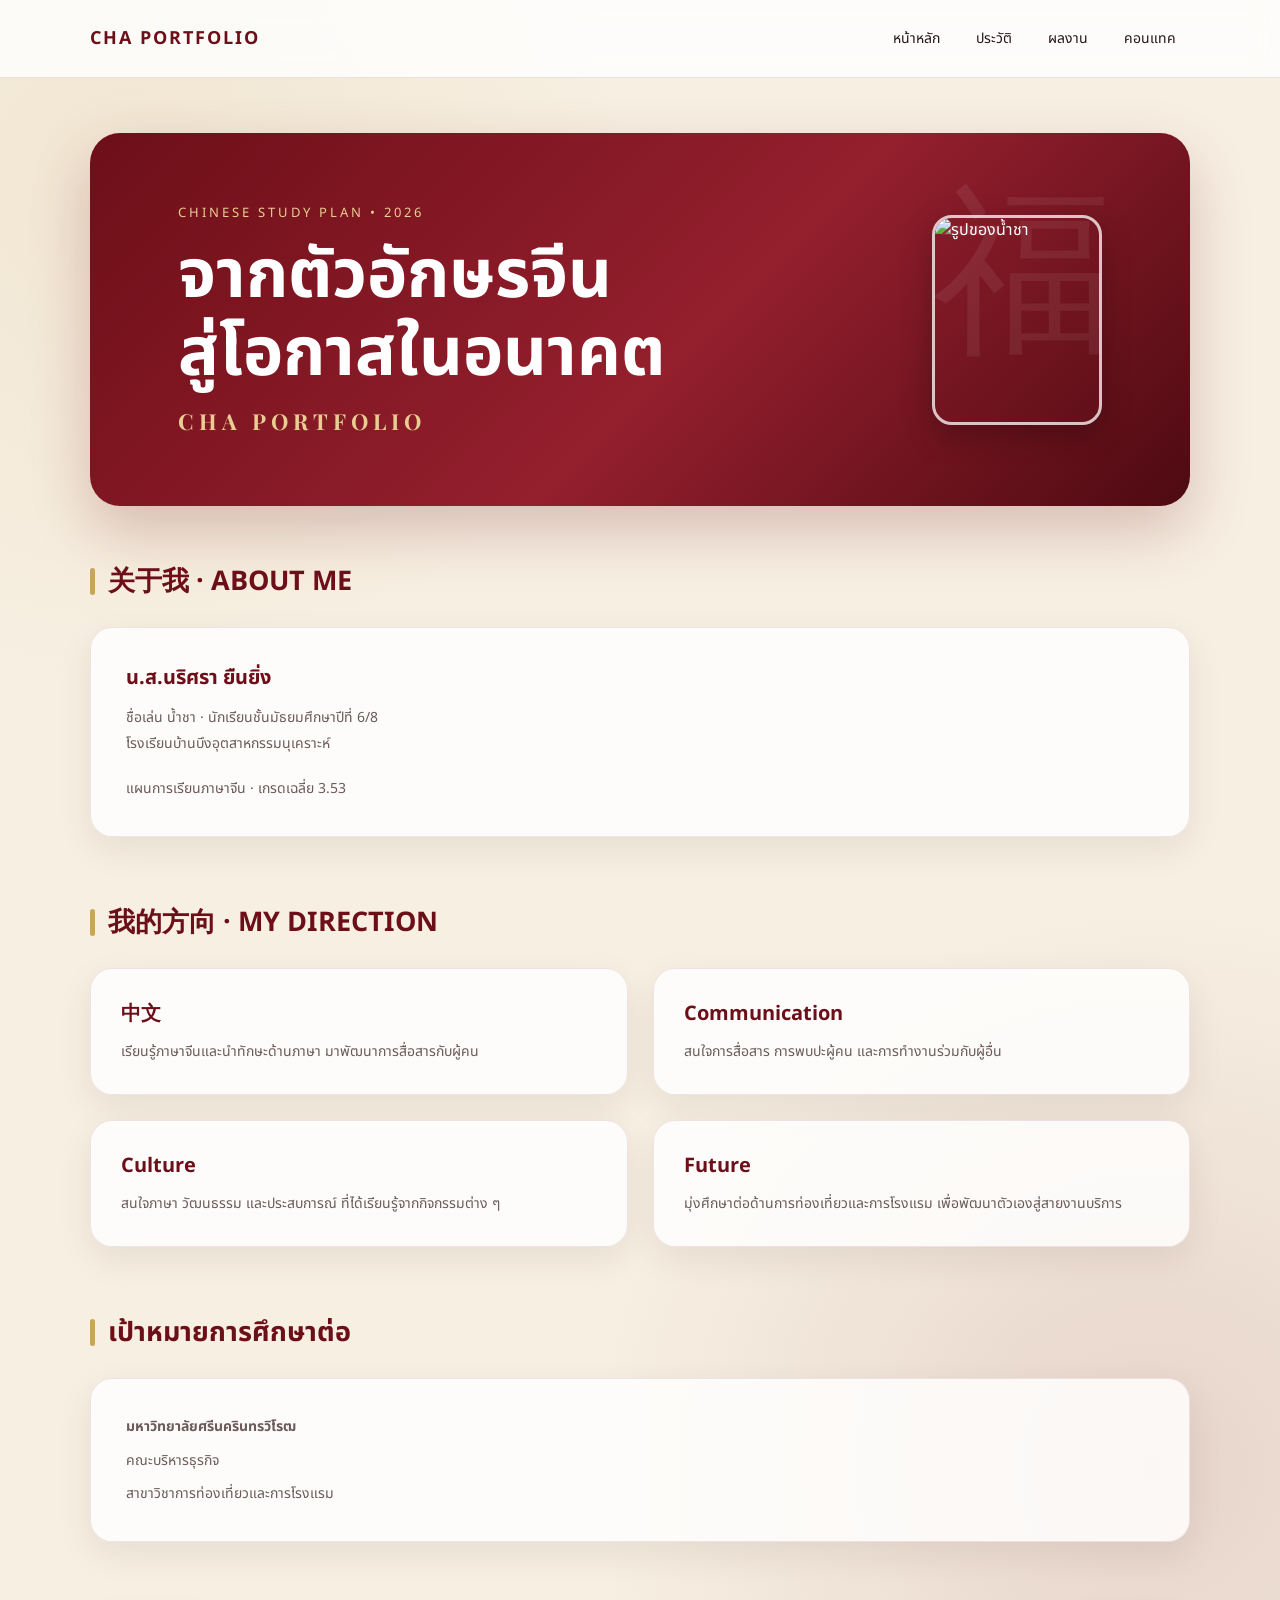
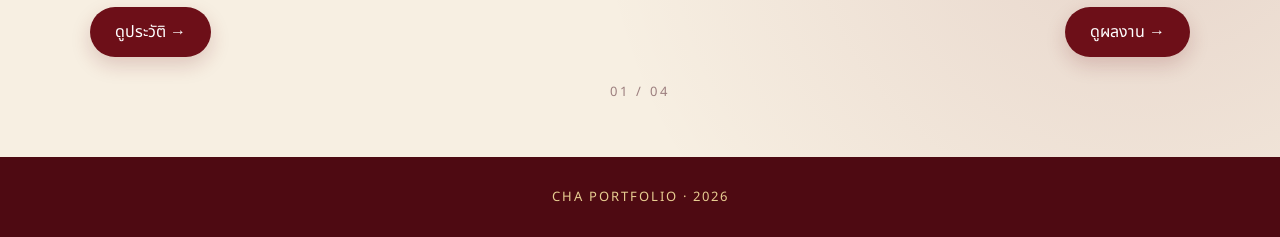
==== commit 6b75c867: "Update index.html" ====
--- a/index.html
+++ b/index.html
@@ -22,18 +22,52 @@
 <main>
 
 <section class="hero">
-    <p>CHINESE STUDY PLAN • 2026</p>
 
-    <h1>จากตัวอักษรจีน<br>สู่โอกาสในอนาคต</h1>
+    <div style="
+        display:flex;
+        align-items:center;
+        justify-content:space-between;
+        gap:30px;
+    ">
 
-    <h2>CHA PORTFOLIO</h2>
+        <div style="flex:1;">
+
+            <p>CHINESE STUDY PLAN • 2026</p>
+
+            <h1>
+                จากตัวอักษรจีน<br>
+                สู่โอกาสในอนาคต
+            </h1>
+
+            <h2>CHA PORTFOLIO</h2>
+
+        </div>
+
+        <img
+            src="./profile.jpg"
+            alt="รูปของน้ำชา"
+            style="
+                width:170px;
+                height:210px;
+                object-fit:cover;
+                border-radius:20px;
+                border:3px solid rgba(255,255,255,.75);
+                box-shadow:0 10px 30px rgba(0,0,0,.25);
+                flex-shrink:0;
+            "
+        >
+
+    </div>
+
 </section>
+
 
 <section>
     <h2 class="title">关于我 · ABOUT ME</h2>
 
     <div class="card">
         <div style="padding:35px;">
+
             <h3 style="padding:0 0 12px;">
                 น.ส.นริศรา ยืนยิ่ง
             </h3>
@@ -47,9 +81,11 @@
             <p style="padding:0;">
                 แผนการเรียนภาษาจีน · เกรดเฉลี่ย 3.53
             </p>
+
         </div>
     </div>
 </section>
+
 
 <section>
     <h2 class="title">我的方向 · MY DIRECTION</h2>
@@ -99,11 +135,13 @@
     </div>
 </section>
 
+
 <section>
     <h2 class="title">เป้าหมายการศึกษาต่อ</h2>
 
     <div class="card">
         <div style="padding:35px;">
+
             <p style="padding:0 0 8px;">
                 <strong>มหาวิทยาลัยศรีนครินทรวิโรฒ</strong>
             </p>
@@ -115,9 +153,11 @@
             <p style="padding:0;">
                 สาขาวิชาการท่องเที่ยวและการโรงแรม
             </p>
+
         </div>
     </div>
 </section>
+
 
 <div class="buttons">
     <a href="profile.html">ดูประวัติ →</a>
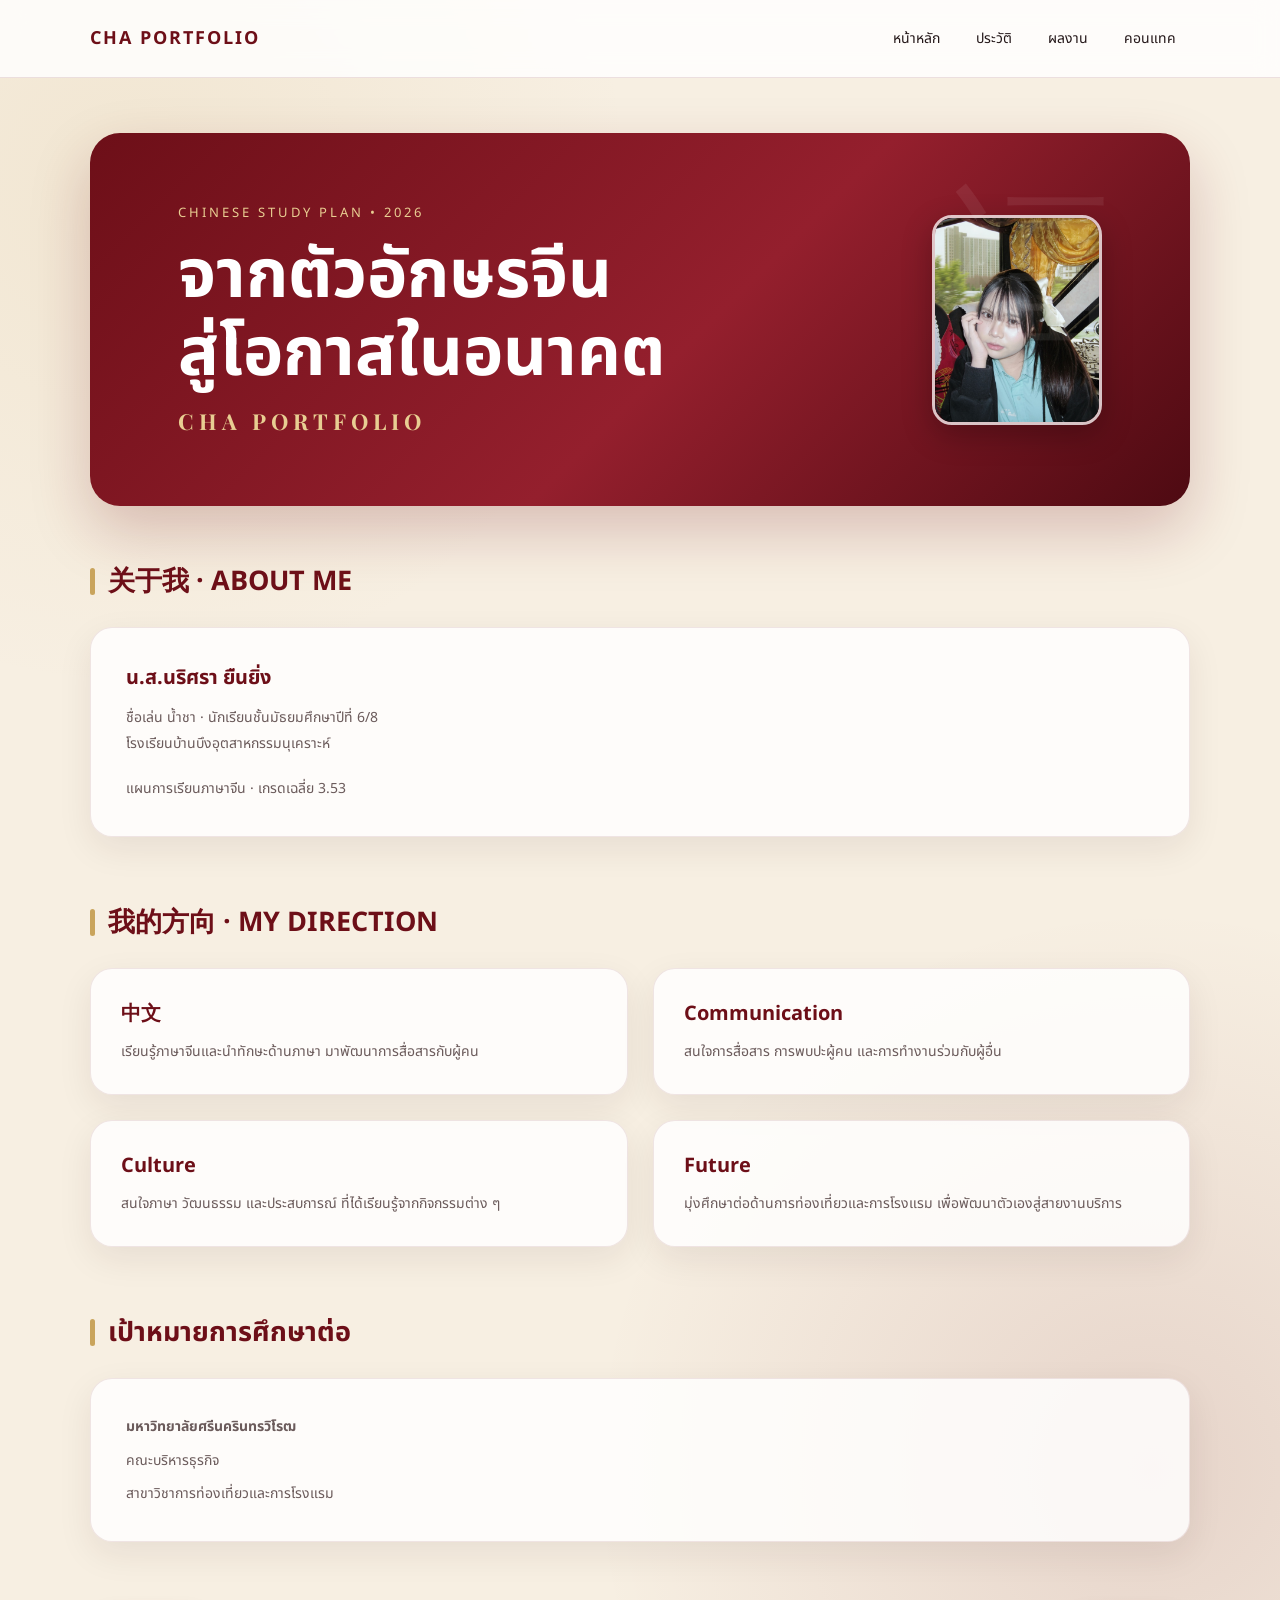
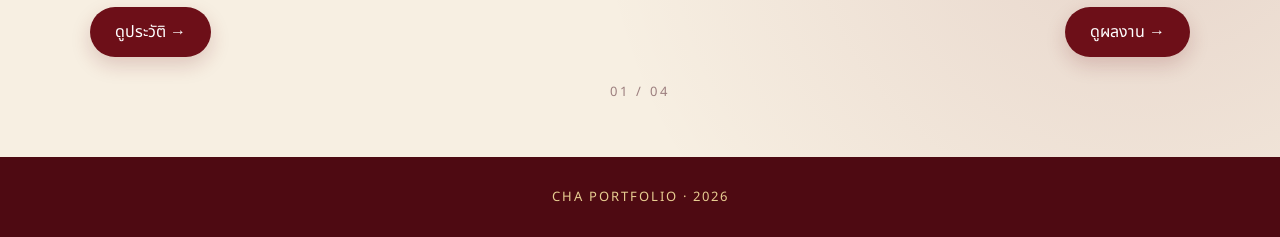
==== commit 046f0965: "Update index.html" ====
--- a/index.html
+++ b/index.html
@@ -44,7 +44,7 @@
         </div>
 
         <img
-            src="./profile.jpg"
+            src="S__75784200.jpg"
             alt="รูปของน้ำชา"
             style="
                 width:170px;
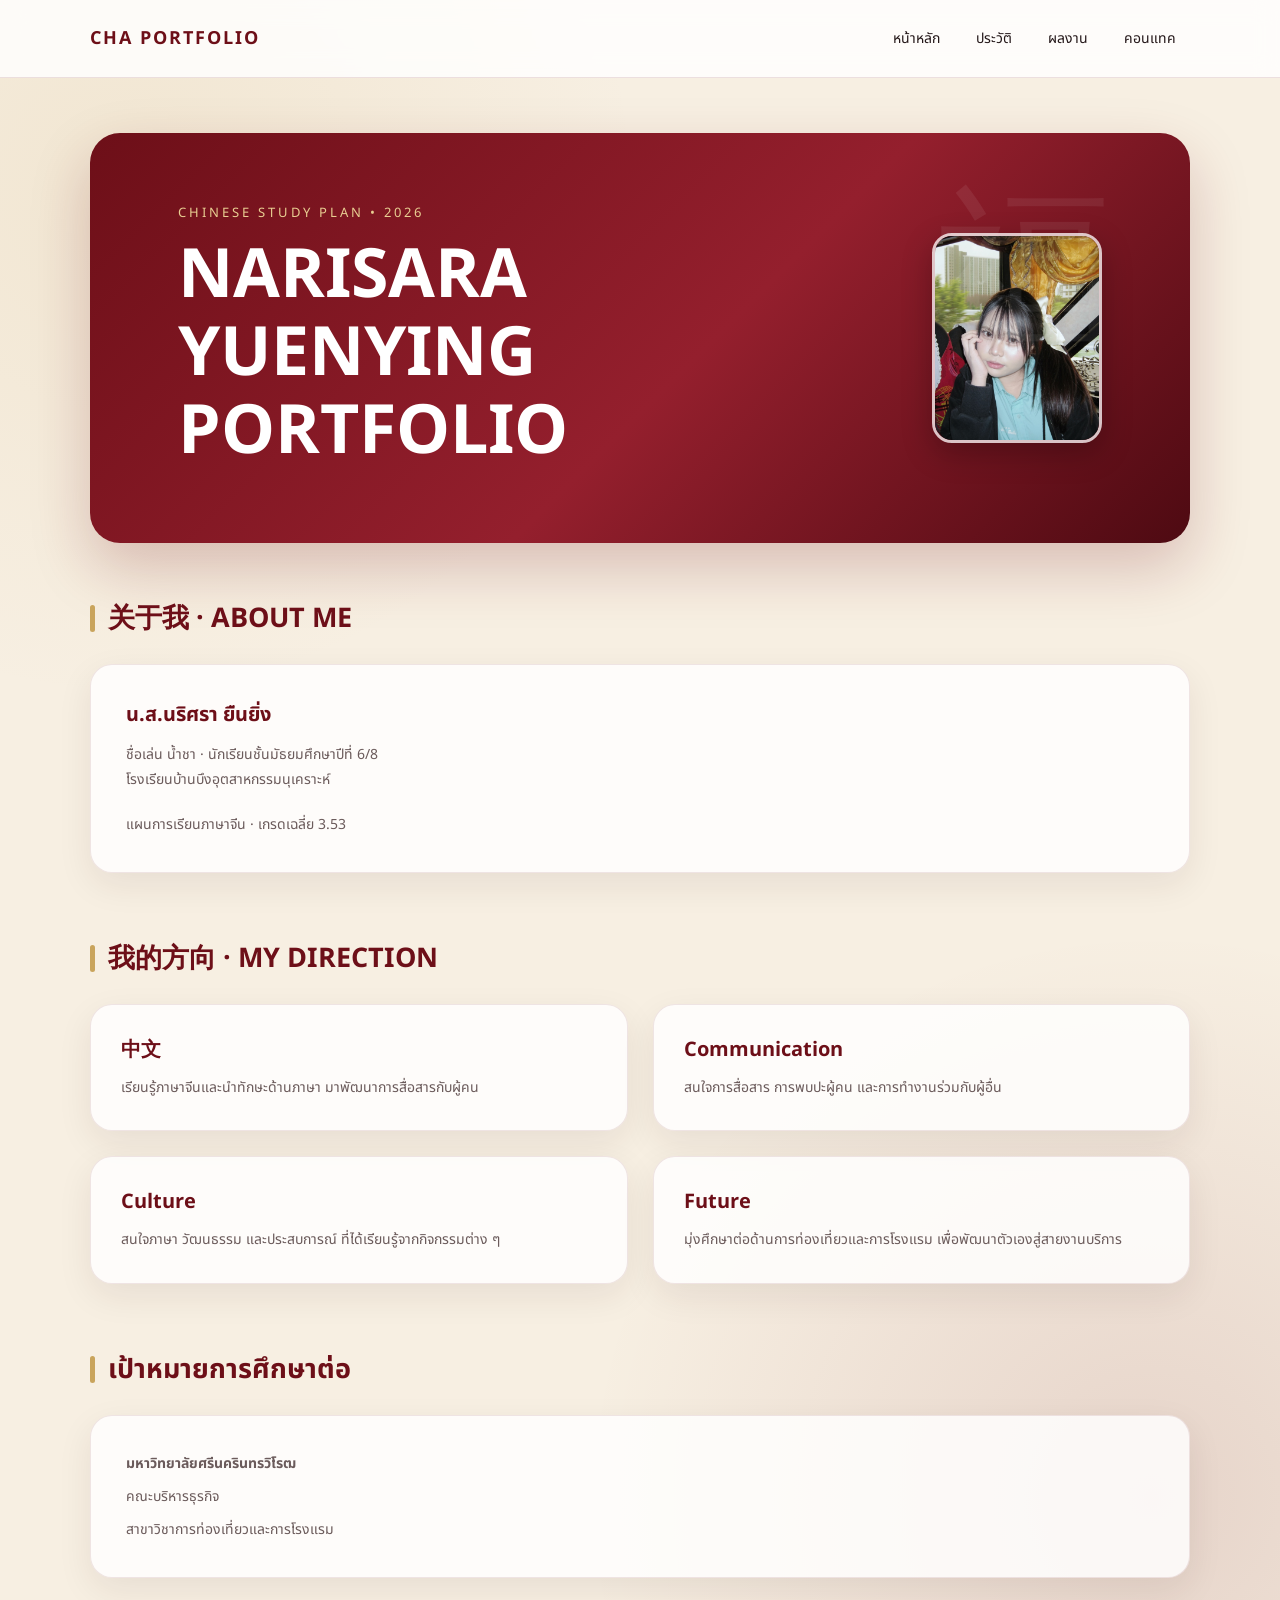
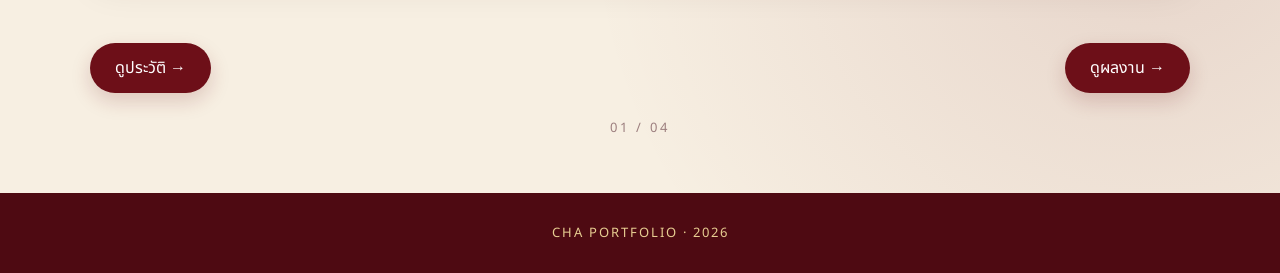
==== commit 17e4df83: "Update index.html" ====
--- a/index.html
+++ b/index.html
@@ -35,11 +35,11 @@
             <p>CHINESE STUDY PLAN • 2026</p>
 
             <h1>
-                จากตัวอักษรจีน<br>
-                สู่โอกาสในอนาคต
+               NARISARA YUENYING<br>
+                PORTFOLIO
             </h1>
 
-            <h2>CHA PORTFOLIO</h2>
+           
 
         </div>
 
